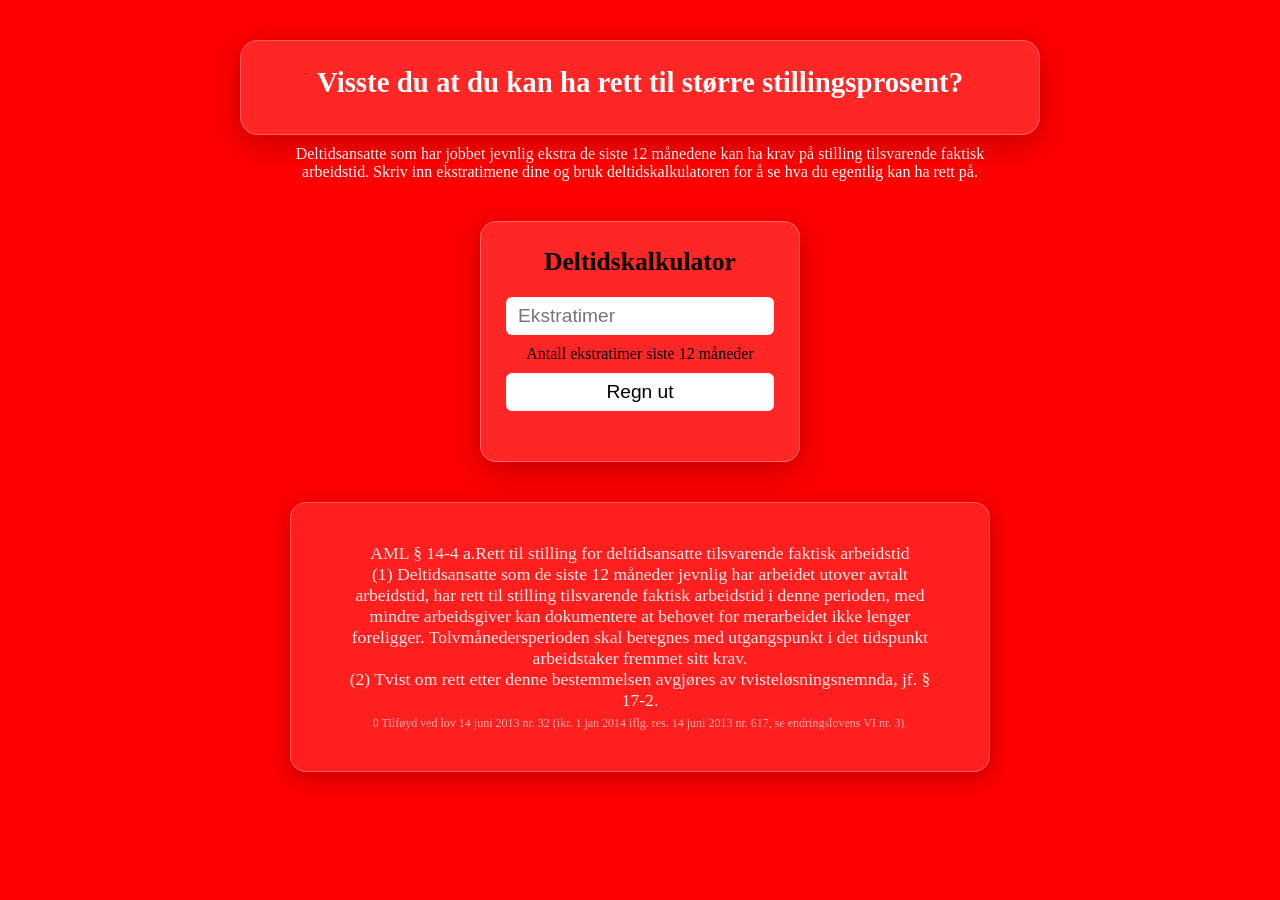
==== index.html @ 0b9fd173 "initial commit - full site" ====
<!DOCTYPE html>
<html lang="no">
<head>
    <link rel="stylesheet" href="style.css">
    <meta charset="UTF-8">
    <meta name="viewport" content="width=device-width, initial-scale=1.0">
    <title>Deltidskalkulaturen</title>
</head>
<body>
<div id="topbanner">
    <h1>Visste du at du kan ha rett til større stillingsprosent?</h1>
</div>

<p id="introtext">
    Deltidsansatte som har jobbet jevnlig ekstra de siste 12 månedene kan ha krav på stilling tilsvarende faktisk arbeidstid.
    Skriv inn ekstratimene dine og bruk deltidskalkulatoren for å se hva du egentlig kan ha rett på.
</p>
</div>


    <div id="calculator">
    <h2>Deltidskalkulator</h2>

    <input type="number" id="hoursInput" placeholder="Ekstratimer"> Antall ekstratimer siste 12 måneder<br>
    <button onclick="calculatePercentage()">Regn ut</button>
    <p id="result"></p>
</div>

<div id="lovboks">
<p id="lovtekst">
    <span class="lov-main"></span>
AML § 14-4 a.Rett til stilling for deltidsansatte tilsvarende faktisk arbeidstid<br>
(1) Deltidsansatte som de siste 12 måneder jevnlig har arbeidet utover avtalt arbeidstid, har rett til stilling tilsvarende faktisk arbeidstid i denne perioden, med mindre arbeidsgiver kan dokumentere at behovet for merarbeidet ikke lenger foreligger. Tolvmånedersperioden skal beregnes med utgangspunkt i det tidspunkt arbeidstaker fremmet sitt krav.<br>
(2) Tvist om rett etter denne bestemmelsen avgjøres av tvisteløsningsnemnda, jf. § 17-2.<br>
    </span>

    <span class="lov-footnote">
        0	Tilføyd ved lov 14 juni 2013 nr. 32 (ikr. 1 jan 2014 iflg. res. 14 juni 2013 nr. 617, se endringslovens VI nr. 3).
        </span>
    </p>
</div>
    
    <script src="script.js"></script>

</body>
</html>
---- style.css ----
* {
    margin: 0;
    padding: 0;
    box-sizing: border-box;
}

/* BODY */
body {
    background-color: red; /* eller gradienten din */
    margin: 20px;
}

/* TOPPBANNER */
#topbanner {
    background: rgba(255, 255, 255, 0.15);
    backdrop-filter: blur(12px);
    -webkit-backdrop-filter: blur(12px);
    border-radius: 18px;
    border: 1px solid rgba(255, 255, 255, 0.25);
    padding: 25px 30px;
    width: 90%;
    max-width: 800px;
    margin: 40px auto 20px auto;
    text-align: center;
    color: white;
    box-shadow: 0 8px 32px rgba(0, 0, 0, 0.25);
    animation: fadeIn 0.8s ease forwards;
    opacity: 0;
}

#topbanner h1 {
    font-size: clamp(1.2rem, 4vw, 1.8rem);
    margin-bottom: 10px;
    font-weight: 700;
}

.resultBox {
    background: rgba(255, 255, 255, 0.15);
    backdrop-filter: blur(10px);
    -webkit-backdrop-filter: blur(10px);
    border-radius: 14px;
    border: 1px solid rgba(255, 255, 255, 0.25);
    padding: 15px 20px;
    margin: 10px auto;
    width: 90%;
    max-width: 350px;
    text-align: center;
    box-shadow: 0 6px 24px rgba(0, 0, 0, 0.25);
}

/* Desktop: plasser intro-teksten visuelt inni glassboksen */
#topbanner + #introtext {
    max-width: 800px;      /* samme bredde som glassboksen */
    margin: -10px auto 20px auto; /* trekker den opp i boksen */
    padding: 0 30px;       /* matcher toppbanner-padding */
    text-align: center;
    color: white;
}

@keyframes fadeIn {
    from { opacity: 0; transform: translateY(-10px); }
    to   { opacity: 1; transform: translateY(0); }
}

/* KALKULATOR */
#calculator {
    background: rgba(255, 255, 255, 0.15);
    backdrop-filter: blur(12px);
    -webkit-backdrop-filter: blur(12px);
    border-radius: 16px;
    border: 1px solid rgba(255, 255, 255, 0.3);
    padding: 25px;
    width: 320px;
    margin: 40px auto;
    text-align: center;
    box-shadow: 0 8px 32px rgba(0, 0, 0, 0.25);
}

#calculator h2 {
    font-size: clamp(1.2rem, 4vw, 1.6rem);
    margin-bottom: 10px;
}

input, button {
    font-size: clamp(1rem, 3.5vw, 1.2rem);
    padding: 8px 12px;
    margin: 10px 0;
    width: 100%;
    border-radius: 6px;
    border: none;
}

button {
    background-color: #ffffff;
    cursor: pointer;
    transition: background-color 0.3s ease;
}

button:hover {
    background-color: #e0e0e0;
}

#result {
    margin-top: 15px;
    font-weight: bold;
}

/* STOR PROSENT */
.bigPercent {
    font-size: clamp(1.5rem, 6vw, 2.2rem);
    font-weight: bold;
    display: inline-block;
    margin-top: 10px;
}

/* LOVBOKS */
#lovboks {
    background: rgba(255, 255, 255, 0.12);
    backdrop-filter: blur(10px);
    -webkit-backdrop-filter: blur(10px);
    border-radius: 16px;
    border: 1px solid rgba(255, 255, 255, 0.25);
    padding: 20px;
    width: 90%;
    max-width: 700px;
    margin: 30px auto;
    box-shadow: 0 6px 24px rgba(0, 0, 0, 0.25);
    text-align: center;
}

/* LOVTEKST */
#lovtekst {
    color: white;
    font-size: clamp(0.85rem, 3vw, 1.1rem);
    width: 90%;
    max-width: 600px;
    margin: 20px auto;
    line-height: clamp(1.3, 4vw, 1.6);
    text-align: center;
    opacity: 0.9;
}

.lov-main {
    font-weight: bold;
}

.lov-footnote {
    font-size: clamp(0.6rem, 2.5vw, 0.75rem);
    opacity: 0.7;
    display: block;
    margin-top: 5px;
}

/* MOBILRESPONSIVITET + REKKEFØLGE */
@media (max-width: 600px) {

    body {
        margin: 0;
        padding: 0 10px;
        display: flex;
        flex-direction: column;
        gap: 10px;
    }

    #topbanner {
        order: 1;
        margin-top: 5px;
        margin-bottom: 5px;
        padding: 20px 20px;
    }

    #calculator {
        order: 2;
        width: 100%;
        padding: 16px;
        margin-top: 0;
        margin-bottom: 4px;
    }

    #introtext {
        order: 3;
        display: block;
        margin: 0 auto;
        padding: 0 10px;
        max-width: 600px;
        text-align: center;
        color: white;
        margin-top: 0;
    }

    #lovboks {
        order: 4;
        padding: 18px;
        margin-top: 10px;
    }
}
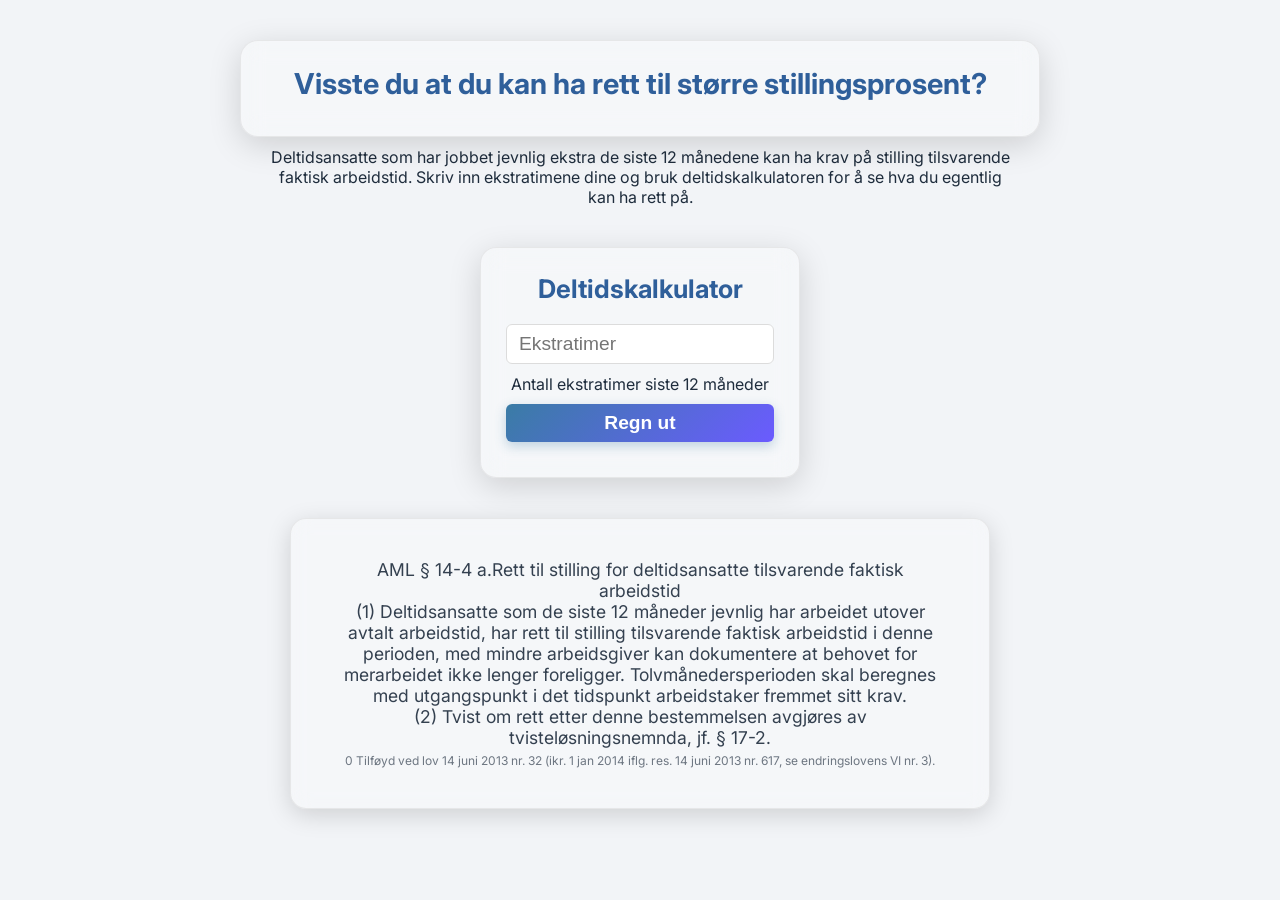
==== commit 20b1e9f0: "nye farger og ny tekst" ====
--- a/index.html
+++ b/index.html
@@ -1,46 +1,82 @@
-<!DOCTYPE html>
-<html lang="no">
-<head>
-    <link rel="stylesheet" href="style.css">
-    <meta charset="UTF-8">
-    <meta name="viewport" content="width=device-width, initial-scale=1.0">
-    <title>Deltidskalkulaturen</title>
-</head>
-<body>
-<div id="topbanner">
-    <h1>Visste du at du kan ha rett til større stillingsprosent?</h1>
-</div>
-
-<p id="introtext">
-    Deltidsansatte som har jobbet jevnlig ekstra de siste 12 månedene kan ha krav på stilling tilsvarende faktisk arbeidstid.
-    Skriv inn ekstratimene dine og bruk deltidskalkulatoren for å se hva du egentlig kan ha rett på.
-</p>
-</div>
-
-
-    <div id="calculator">
-    <h2>Deltidskalkulator</h2>
-
-    <input type="number" id="hoursInput" placeholder="Ekstratimer"> Antall ekstratimer siste 12 måneder<br>
-    <button onclick="calculatePercentage()">Regn ut</button>
-    <p id="result"></p>
-</div>
-
-<div id="lovboks">
-<p id="lovtekst">
-    <span class="lov-main"></span>
-AML § 14-4 a.Rett til stilling for deltidsansatte tilsvarende faktisk arbeidstid<br>
-(1) Deltidsansatte som de siste 12 måneder jevnlig har arbeidet utover avtalt arbeidstid, har rett til stilling tilsvarende faktisk arbeidstid i denne perioden, med mindre arbeidsgiver kan dokumentere at behovet for merarbeidet ikke lenger foreligger. Tolvmånedersperioden skal beregnes med utgangspunkt i det tidspunkt arbeidstaker fremmet sitt krav.<br>
-(2) Tvist om rett etter denne bestemmelsen avgjøres av tvisteløsningsnemnda, jf. § 17-2.<br>
-    </span>
-
-    <span class="lov-footnote">
-        0	Tilføyd ved lov 14 juni 2013 nr. 32 (ikr. 1 jan 2014 iflg. res. 14 juni 2013 nr. 617, se endringslovens VI nr. 3).
-        </span>
-    </p>
-</div>
-    
-    <script src="script.js"></script>
-
-</body>
+<!DOCTYPE html>
+<html lang="no">
+<head>
+    <link href="https://fonts.googleapis.com/css2?family=Inter:wght@300;400;600;700&display=swap" rel="stylesheet">
+
+    <link rel="stylesheet" href="style.css">
+    <meta charset="UTF-8">
+    <meta name="viewport" content="width=device-width, initial-scale=1.0">
+    <title>Deltidskalkulaturen</title>
+    <!-- Adsense annonsescript limt inn under -->
+    <script async src="https://pagead2.googlesyndication.com/pagead/js/adsbygoogle.js?client=ca-pub-2647930464126095"
+     crossorigin="anonymous"></script>
+</head>
+<body>
+
+    <!--  Start på bannerannonse høyre - venstre --> 
+    <div class="ad-left">
+    <!-- Venstre annonse -->
+    <ins class="adsbygoogle"
+         style="display:block"
+         data-ad-client="ca-pub-2647930464126095"
+         data-ad-slot="XXXXXXX"
+         data-ad-format="auto"
+         data-full-width-responsive="true"></ins>
+    <script>
+         (adsbygoogle = window.adsbygoogle || []).push({});
+    </script>
+</div>
+
+<div class="ad-right">
+    <!-- Høyre annonse -->
+    <ins class="adsbygoogle"
+         style="display:block"
+         data-ad-client="ca-pub-2647930464126095"
+         data-ad-slot="YYYYYYY"
+         data-ad-format="auto"
+         data-full-width-responsive="true"></ins>
+    <script>
+         (adsbygoogle = window.adsbygoogle || []).push({});
+    </script>
+</div>
+    <!--  Slutt på bannerannonse høyre - venstre --> 
+
+
+
+<div id="topbanner">
+    <h1>Visste du at du kan ha rett til større stillingsprosent?</h1>
+</div>
+
+<p id="introtext">
+    Deltidsansatte som har jobbet jevnlig ekstra de siste 12 månedene kan ha krav på stilling tilsvarende faktisk arbeidstid.
+    Skriv inn ekstratimene dine og bruk deltidskalkulatoren for å se hva du egentlig kan ha rett på.
+</p>
+</div>
+
+
+    <div id="calculator">
+    <h2>Deltidskalkulator</h2>
+
+    <input type="number" id="hoursInput" placeholder="Ekstratimer"> Antall ekstratimer siste 12 måneder<br>
+    <button onclick="calculatePercentage()">Regn ut</button>
+    <p id="result"></p>
+</div>
+
+<div id="lovboks">
+<p id="lovtekst">
+    <span class="lov-main"></span>
+AML § 14-4 a.Rett til stilling for deltidsansatte tilsvarende faktisk arbeidstid<br>
+(1) Deltidsansatte som de siste 12 måneder jevnlig har arbeidet utover avtalt arbeidstid, har rett til stilling tilsvarende faktisk arbeidstid i denne perioden, med mindre arbeidsgiver kan dokumentere at behovet for merarbeidet ikke lenger foreligger. Tolvmånedersperioden skal beregnes med utgangspunkt i det tidspunkt arbeidstaker fremmet sitt krav.<br>
+(2) Tvist om rett etter denne bestemmelsen avgjøres av tvisteløsningsnemnda, jf. § 17-2.<br>
+    </span>
+
+    <span class="lov-footnote">
+        0	Tilføyd ved lov 14 juni 2013 nr. 32 (ikr. 1 jan 2014 iflg. res. 14 juni 2013 nr. 617, se endringslovens VI nr. 3).
+        </span>
+    </p>
+</div>
+    
+    <script src="script.js"></script>
+
+</body>
 </html>
--- a/style.css
+++ b/style.css
@@ -1,196 +1,233 @@
-* {
-    margin: 0;
-    padding: 0;
-    box-sizing: border-box;
-}
-
-/* BODY */
-body {
-    background-color: red; /* eller gradienten din */
-    margin: 20px;
-}
-
-/* TOPPBANNER */
-#topbanner {
-    background: rgba(255, 255, 255, 0.15);
-    backdrop-filter: blur(12px);
-    -webkit-backdrop-filter: blur(12px);
-    border-radius: 18px;
-    border: 1px solid rgba(255, 255, 255, 0.25);
-    padding: 25px 30px;
-    width: 90%;
-    max-width: 800px;
-    margin: 40px auto 20px auto;
-    text-align: center;
-    color: white;
-    box-shadow: 0 8px 32px rgba(0, 0, 0, 0.25);
-    animation: fadeIn 0.8s ease forwards;
-    opacity: 0;
-}
-
-#topbanner h1 {
-    font-size: clamp(1.2rem, 4vw, 1.8rem);
-    margin-bottom: 10px;
-    font-weight: 700;
-}
-
-.resultBox {
-    background: rgba(255, 255, 255, 0.15);
-    backdrop-filter: blur(10px);
-    -webkit-backdrop-filter: blur(10px);
-    border-radius: 14px;
-    border: 1px solid rgba(255, 255, 255, 0.25);
-    padding: 15px 20px;
-    margin: 10px auto;
-    width: 90%;
-    max-width: 350px;
-    text-align: center;
-    box-shadow: 0 6px 24px rgba(0, 0, 0, 0.25);
-}
-
-/* Desktop: plasser intro-teksten visuelt inni glassboksen */
-#topbanner + #introtext {
-    max-width: 800px;      /* samme bredde som glassboksen */
-    margin: -10px auto 20px auto; /* trekker den opp i boksen */
-    padding: 0 30px;       /* matcher toppbanner-padding */
-    text-align: center;
-    color: white;
-}
-
-@keyframes fadeIn {
-    from { opacity: 0; transform: translateY(-10px); }
-    to   { opacity: 1; transform: translateY(0); }
-}
-
-/* KALKULATOR */
-#calculator {
-    background: rgba(255, 255, 255, 0.15);
-    backdrop-filter: blur(12px);
-    -webkit-backdrop-filter: blur(12px);
-    border-radius: 16px;
-    border: 1px solid rgba(255, 255, 255, 0.3);
-    padding: 25px;
-    width: 320px;
-    margin: 40px auto;
-    text-align: center;
-    box-shadow: 0 8px 32px rgba(0, 0, 0, 0.25);
-}
-
-#calculator h2 {
-    font-size: clamp(1.2rem, 4vw, 1.6rem);
-    margin-bottom: 10px;
-}
-
-input, button {
-    font-size: clamp(1rem, 3.5vw, 1.2rem);
-    padding: 8px 12px;
-    margin: 10px 0;
-    width: 100%;
-    border-radius: 6px;
-    border: none;
-}
-
-button {
-    background-color: #ffffff;
-    cursor: pointer;
-    transition: background-color 0.3s ease;
-}
-
-button:hover {
-    background-color: #e0e0e0;
-}
-
-#result {
-    margin-top: 15px;
-    font-weight: bold;
-}
-
-/* STOR PROSENT */
-.bigPercent {
-    font-size: clamp(1.5rem, 6vw, 2.2rem);
-    font-weight: bold;
-    display: inline-block;
-    margin-top: 10px;
-}
-
-/* LOVBOKS */
-#lovboks {
-    background: rgba(255, 255, 255, 0.12);
-    backdrop-filter: blur(10px);
-    -webkit-backdrop-filter: blur(10px);
-    border-radius: 16px;
-    border: 1px solid rgba(255, 255, 255, 0.25);
-    padding: 20px;
-    width: 90%;
-    max-width: 700px;
-    margin: 30px auto;
-    box-shadow: 0 6px 24px rgba(0, 0, 0, 0.25);
-    text-align: center;
-}
-
-/* LOVTEKST */
-#lovtekst {
-    color: white;
-    font-size: clamp(0.85rem, 3vw, 1.1rem);
-    width: 90%;
-    max-width: 600px;
-    margin: 20px auto;
-    line-height: clamp(1.3, 4vw, 1.6);
-    text-align: center;
-    opacity: 0.9;
-}
-
-.lov-main {
-    font-weight: bold;
-}
-
-.lov-footnote {
-    font-size: clamp(0.6rem, 2.5vw, 0.75rem);
-    opacity: 0.7;
-    display: block;
-    margin-top: 5px;
-}
-
-/* MOBILRESPONSIVITET + REKKEFØLGE */
-@media (max-width: 600px) {
-
-    body {
-        margin: 0;
-        padding: 0 10px;
-        display: flex;
-        flex-direction: column;
-        gap: 10px;
-    }
-
-    #topbanner {
-        order: 1;
-        margin-top: 5px;
-        margin-bottom: 5px;
-        padding: 20px 20px;
-    }
-
-    #calculator {
-        order: 2;
-        width: 100%;
-        padding: 16px;
-        margin-top: 0;
-        margin-bottom: 4px;
-    }
-
-    #introtext {
-        order: 3;
-        display: block;
-        margin: 0 auto;
-        padding: 0 10px;
-        max-width: 600px;
-        text-align: center;
-        color: white;
-        margin-top: 0;
-    }
-
-    #lovboks {
-        order: 4;
-        padding: 18px;
-        margin-top: 10px;
-    }
-}+* {
+    margin: 0;
+    padding: 0;
+    box-sizing: border-box;
+}
+
+/* BODY */
+body {
+    background-color: #f2f4f7;
+    margin: 20px;
+    font-family: 'Inter', sans-serif;
+}
+
+/* TOPPBANNER */
+#topbanner {
+    background: rgba(255, 255, 255, 0.25); /* Lys glass-effekt */
+    backdrop-filter: blur(12px);
+    -webkit-backdrop-filter: blur(12px);
+    border-radius: 18px;
+    border: 1px solid rgba(200, 200, 200, 0.35);
+    padding: 25px 30px;
+    width: 90%;
+    max-width: 800px;
+    margin: 40px auto 20px auto;
+    text-align: center;
+    color: #1f2d3d; /* Mørk tekst */
+    box-shadow: 0 8px 32px rgba(0, 0, 0, 0.15);
+    animation: fadeIn 0.8s ease forwards;
+    opacity: 0;
+}
+
+#topbanner h1 {
+    font-size: clamp(1.2rem, 4vw, 1.8rem);
+    margin-bottom: 10px;
+    font-weight: 700;
+    color: #2f5f9a; /* Blå aksent */
+}
+
+/* RESULTBOX */
+.resultBox {
+    background: rgba(255, 255, 255, 0.25);
+    backdrop-filter: blur(10px);
+    -webkit-backdrop-filter: blur(10px);
+    border-radius: 14px;
+    border: 1px solid rgba(200, 200, 200, 0.35);
+    padding: 15px 20px;
+    margin: 10px auto;
+    width: 90%;
+    max-width: 380px;
+    text-align: center;
+    color: #1f2d3d;
+    box-shadow: 0 6px 24px rgba(0, 0, 0, 0.15);
+}
+
+/* INTROTEXT */
+#topbanner + #introtext {
+    max-width: 800px;
+    margin: -10px auto 20px auto;
+    padding: 0 30px;
+    text-align: center;
+    color: #1f2d3d;
+}
+
+@keyframes fadeIn {
+    from { opacity: 0; transform: translateY(-10px); }
+    to   { opacity: 1; transform: translateY(0); }
+}
+
+/* KALKULATOR */
+#calculator {
+    background: rgba(255, 255, 255, 0.25);
+    backdrop-filter: blur(12px);
+    -webkit-backdrop-filter: blur(12px);
+    border-radius: 16px;
+    border: 1px solid rgba(200, 200, 200, 0.35);
+    padding: 25px;
+    width: 320px;
+    margin: 40px auto;
+    text-align: center;
+    color: #1f2d3d;
+    box-shadow: 0 8px 32px rgba(0, 0, 0, 0.15);
+}
+
+#calculator h2 {
+    font-size: clamp(1.2rem, 4vw, 1.6rem);
+    margin-bottom: 10px;
+    color: #2f5f9a;
+}
+
+/* INPUT + BUTTON */
+input, button {
+    font-size: clamp(1rem, 3.5vw, 1.2rem);
+    padding: 8px 12px;
+    margin: 10px 0;
+    width: 100%;
+    border-radius: 6px;
+    border: none;
+}
+
+/* INPUT */
+input {
+    background-color: #ffffff;
+    color: #1f2d3d;
+    border: 1px solid #dcdcdc;
+}
+
+/* KNAPPER */
+button {
+    background: linear-gradient(135deg, #3a7ca5, #6b5bff); /* Blå-blank gradient */
+    color: white;
+    cursor: pointer;
+    transition: 0.3s ease;
+    font-weight: 600;
+    box-shadow: 0 4px 12px rgba(58, 124, 165, 0.3);
+}
+
+button:hover {
+    background: linear-gradient(135deg, #6b5bff, #3a7ca5);
+    box-shadow: 0 0 12px rgba(107, 91, 255, 0.6);
+}
+
+/* RESULT */
+#result {
+    letter-spacing: -0.3px;
+    word-spacing: -1px;
+}
+
+/* STOR PROSENT */
+.bigPercent {
+    font-size: clamp(1.5rem, 6vw, 2.2rem);
+    font-weight: bold;
+    display: inline-block;
+    margin-top: 10px;
+    color: #2f5f9a;
+}
+
+/* LOVBOKS */
+#lovboks {
+    background: rgba(255, 255, 255, 0.25);
+    backdrop-filter: blur(10px);
+    -webkit-backdrop-filter: blur(10px);
+    border-radius: 16px;
+    border: 1px solid rgba(200, 200, 200, 0.35);
+    padding: 20px;
+    width: 90%;
+    max-width: 700px;
+    margin: 30px auto;
+    color: #1f2d3d;
+    box-shadow: 0 6px 24px rgba(0, 0, 0, 0.15);
+    text-align: center;
+}
+
+/* LOVTEKST */
+#lovtekst {
+    color: #1f2d3d;
+    font-size: clamp(0.85rem, 3vw, 1.1rem);
+    width: 90%;
+    max-width: 600px;
+    margin: 20px auto;
+    line-height: clamp(1.3, 4vw, 1.6);
+    text-align: center;
+    opacity: 0.9;
+}
+
+.lov-main {
+    font-weight: bold;
+}
+
+.lov-footnote {
+    font-size: clamp(0.6rem, 2.5vw, 0.75rem);
+    opacity: 0.7;
+    display: block;
+    margin-top: 5px;
+}
+
+/* MOBILRESPONSIVITET */
+@media (max-width: 600px) {
+    body {
+        margin: 0;
+        padding: 0 10px;
+        display: flex;
+        flex-direction: column;
+        gap: 10px;
+    }
+
+    #topbanner {
+        order: 1;
+        margin-top: 5px;
+        margin-bottom: 5px;
+        padding: 20px 20px;
+    }
+
+    #calculator {
+        order: 2;
+        width: 100%;
+        padding: 16px;
+        margin-top: 0;
+        margin-bottom: 4px;
+    }
+
+    #introtext {
+        order: 3;
+        display: block;
+        margin: 0 auto;
+        padding: 0 10px;
+        max-width: 600px;
+        text-align: center;
+        color: #1f2d3d;
+        margin-top: 0;
+    }
+
+    #lovboks {
+        order: 4;
+        padding: 18px;
+        margin-top: 10px;
+    }
+}
+
+/* ANNONSEPLASSERING */
+.ad-left, .ad-right {
+    width: 160px;
+    position: fixed;
+    top: 120px;
+}
+
+.ad-left { left: 20px; }
+.ad-right { right: 20px; }
+
+@media (max-width: 900px) {
+    .ad-left, .ad-right {
+        display: none;
+    }
+}
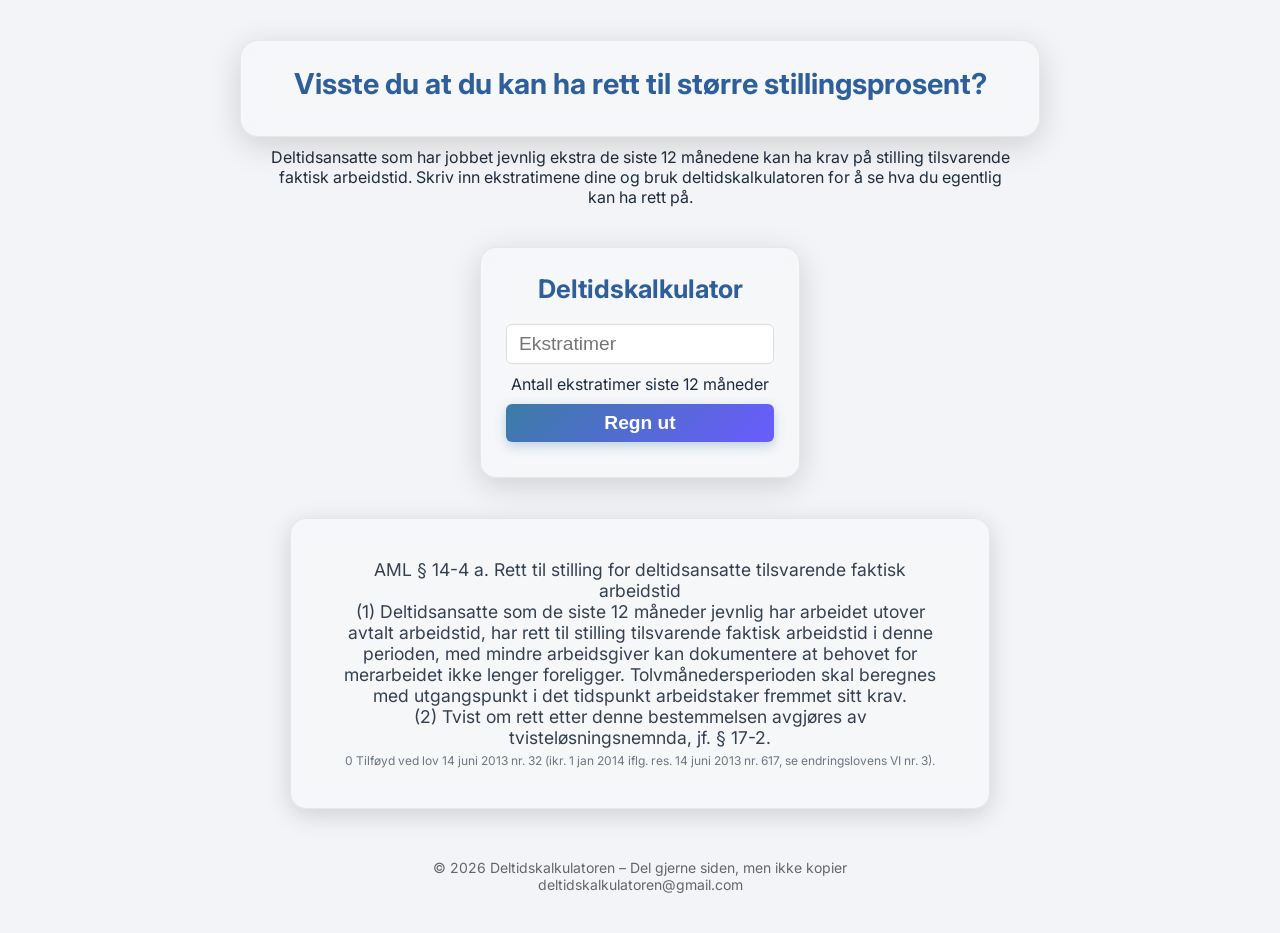
==== commit cf2a9b24: "bunntekst" ====
--- a/index.html
+++ b/index.html
@@ -6,7 +6,7 @@
     <link rel="stylesheet" href="style.css">
     <meta charset="UTF-8">
     <meta name="viewport" content="width=device-width, initial-scale=1.0">
-    <title>Deltidskalkulaturen</title>
+    <title>Deltidskalkulatoren</title>
     <!-- Adsense annonsescript limt inn under -->
     <script async src="https://pagead2.googlesyndication.com/pagead/js/adsbygoogle.js?client=ca-pub-2647930464126095"
      crossorigin="anonymous"></script>
@@ -65,7 +65,7 @@
 <div id="lovboks">
 <p id="lovtekst">
     <span class="lov-main"></span>
-AML § 14-4 a.Rett til stilling for deltidsansatte tilsvarende faktisk arbeidstid<br>
+AML § 14-4 a. Rett til stilling for deltidsansatte tilsvarende faktisk arbeidstid<br>
 (1) Deltidsansatte som de siste 12 måneder jevnlig har arbeidet utover avtalt arbeidstid, har rett til stilling tilsvarende faktisk arbeidstid i denne perioden, med mindre arbeidsgiver kan dokumentere at behovet for merarbeidet ikke lenger foreligger. Tolvmånedersperioden skal beregnes med utgangspunkt i det tidspunkt arbeidstaker fremmet sitt krav.<br>
 (2) Tvist om rett etter denne bestemmelsen avgjøres av tvisteløsningsnemnda, jf. § 17-2.<br>
     </span>
@@ -78,5 +78,10 @@
     
     <script src="script.js"></script>
 
+<footer style="text-align:center; padding: 20px; color:#666; font-size:14px;">
+  © 2026 Deltidskalkulatoren – Del gjerne siden, men ikke kopier
+  <br>deltidskalkulatoren@gmail.com
+</footer>
+
 </body>
 </html>
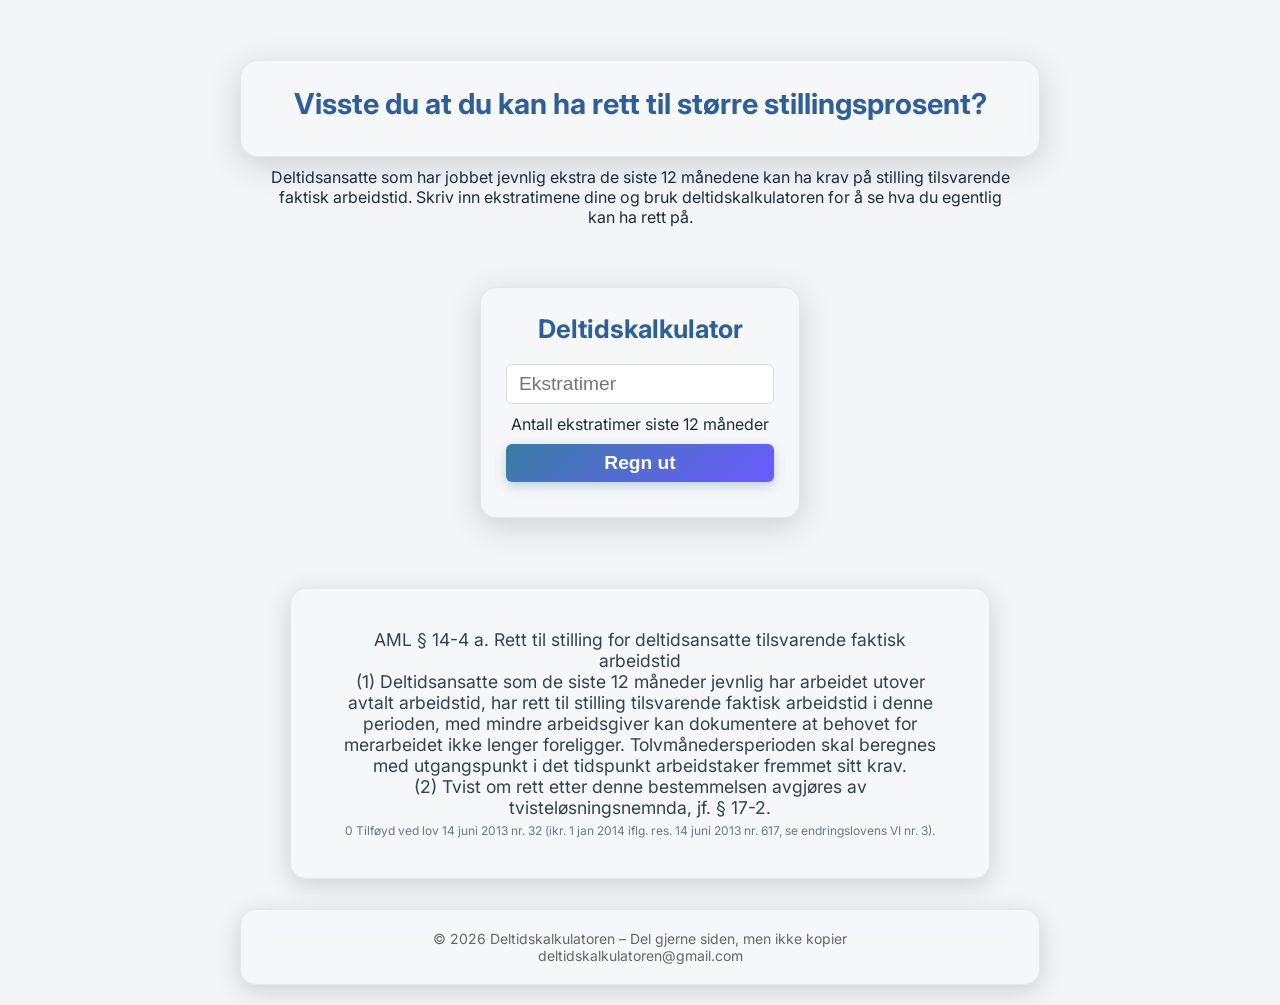
==== commit f4c5d985: "Appsnarvei og favicon" ====
--- a/index.html
+++ b/index.html
@@ -10,6 +10,12 @@
     <!-- Adsense annonsescript limt inn under -->
     <script async src="https://pagead2.googlesyndication.com/pagead/js/adsbygoogle.js?client=ca-pub-2647930464126095"
      crossorigin="anonymous"></script>
+            
+     <!--Appvisning på mobil-->
+             <link rel="manifest" href="manifest.json"> 
+        <!--NETTLESER-IKON-->
+        <link rel="icon" type="image/png" sizes="32x32" href="stort.png">
+
 </head>
 <body>
 
--- a/style.css
+++ b/style.css
@@ -231,3 +231,41 @@
         display: none;
     }
 }
+
+
+body {
+  display: flex;
+  flex-direction: column;
+  min-height: 100vh;
+}
+
+/* FOOTER – GLASSMORPHISM */
+footer {
+    margin-top: auto;
+    text-align: center;
+    padding: 20px;
+    color: #666;
+    font-size: 14px;
+
+    /* Glassmorphism */
+    background: rgba(255, 255, 255, 0.25);
+    backdrop-filter: blur(12px);
+    -webkit-backdrop-filter: blur(12px);
+    border-radius: 16px;
+    border: 1px solid rgba(200, 200, 200, 0.35);
+    box-shadow: 0 6px 24px rgba(0, 0, 0, 0.15);
+
+    width: 90%;
+    max-width: 800px;
+    margin-left: auto;
+    margin-right: auto;
+}
+
+/* Mobil: sørg for at footeren alltid er nederst */
+@media (max-width: 600px) {
+    footer {
+        order: 5;      /* legger footeren nederst i flex-rekkefølgen */
+        width: 100%;
+        border-radius: 12px;
+    }
+}
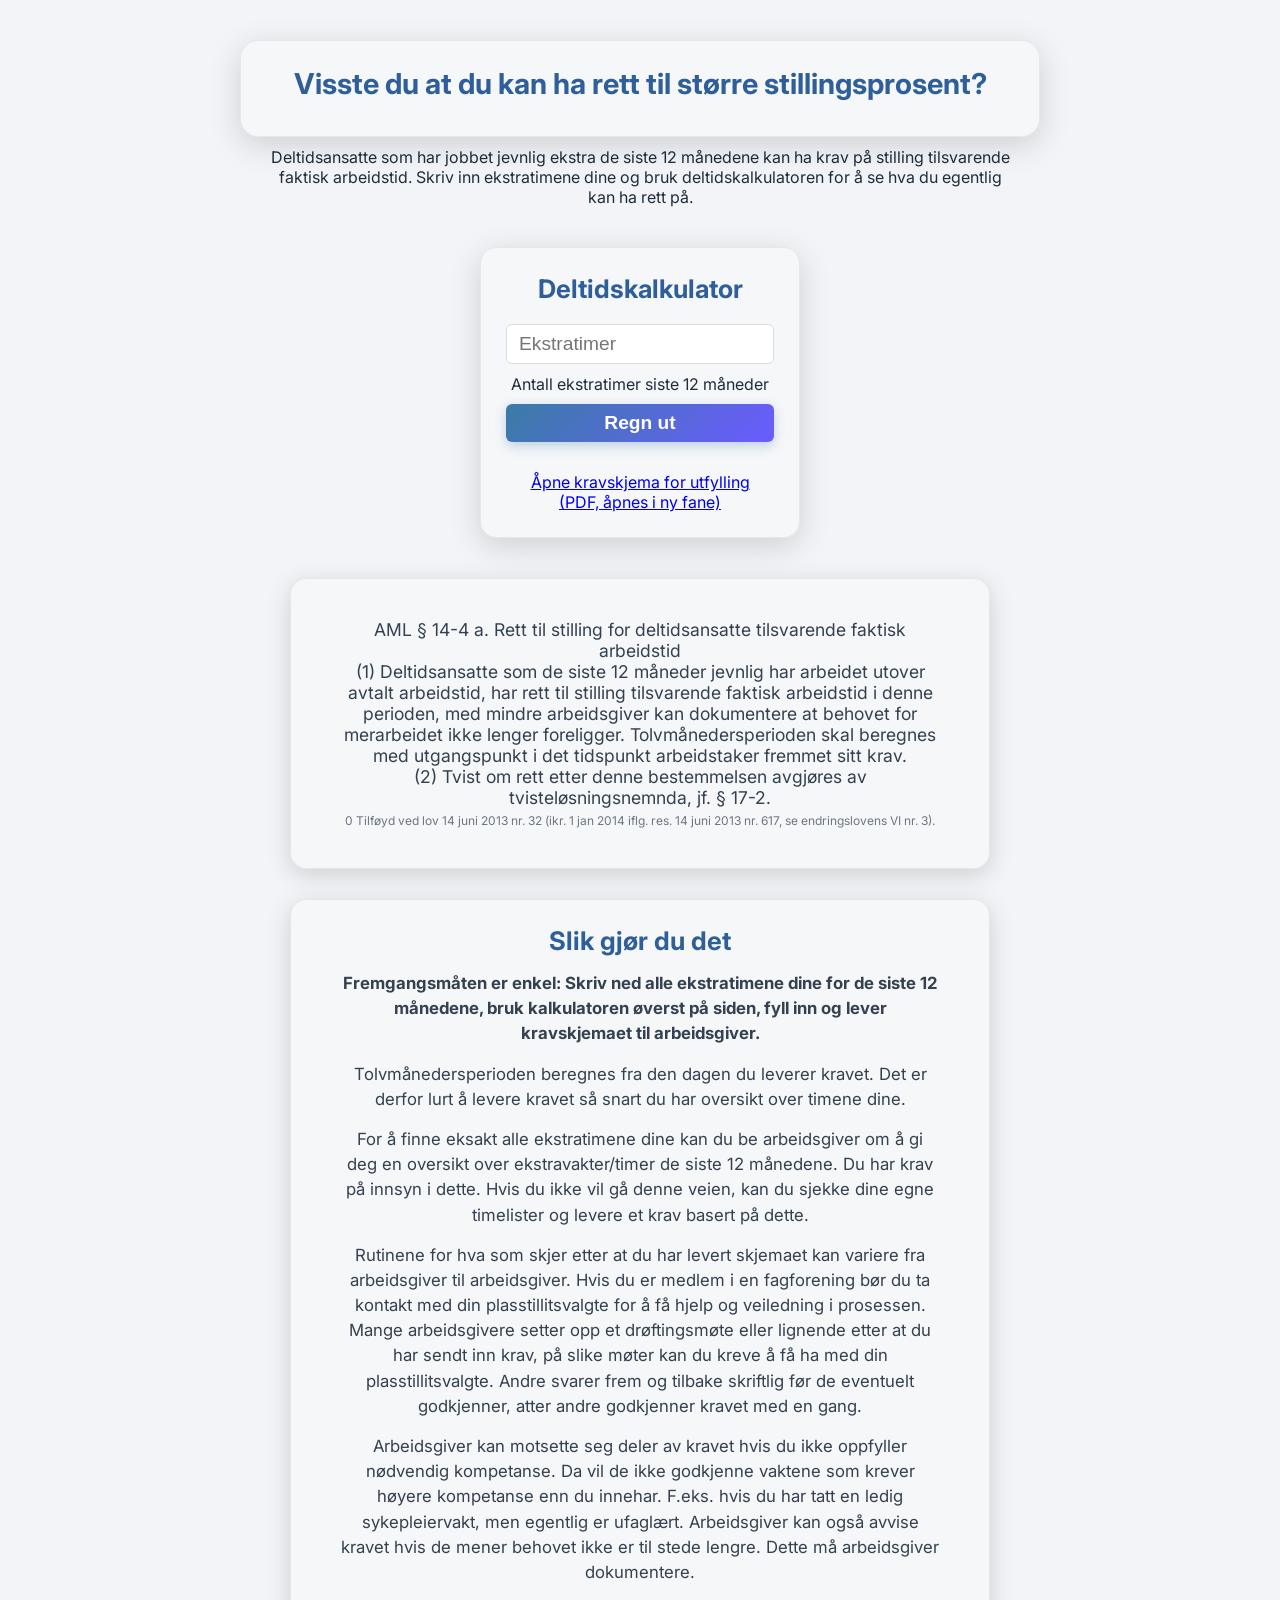
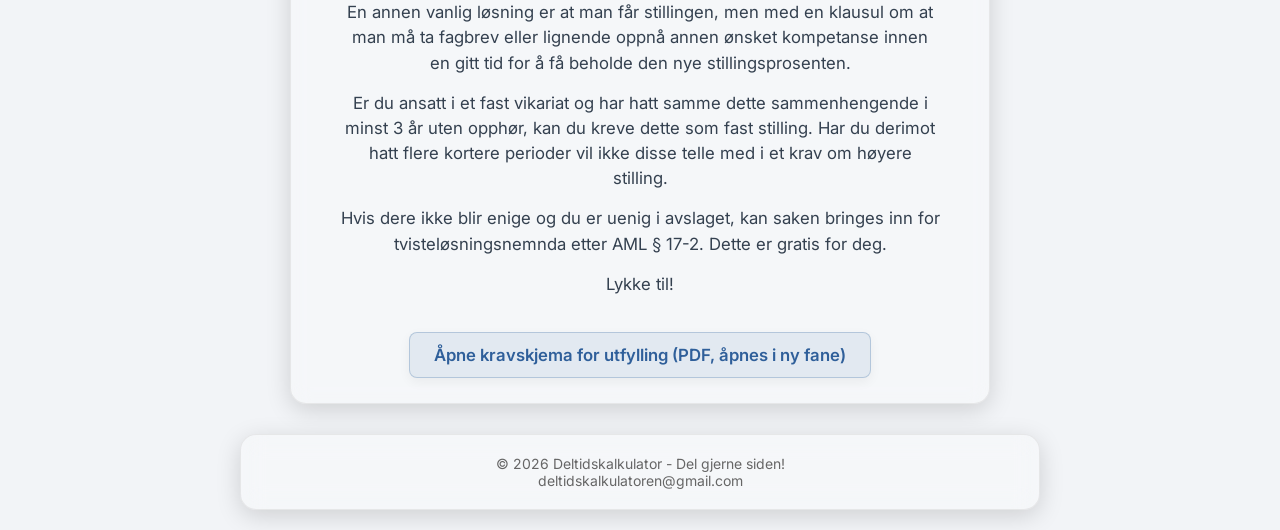
==== commit 5804b9d1: "Ryddet mapper, lagt til pdf og forklaring" ====
--- a/index.html
+++ b/index.html
@@ -6,7 +6,7 @@
     <link rel="stylesheet" href="style.css">
     <meta charset="UTF-8">
     <meta name="viewport" content="width=device-width, initial-scale=1.0">
-    <title>Deltidskalkulatoren</title>
+    <title>Deltidskalkulator</title>
     <!-- Adsense annonsescript limt inn under -->
     <script async src="https://pagead2.googlesyndication.com/pagead/js/adsbygoogle.js?client=ca-pub-2647930464126095"
      crossorigin="anonymous"></script>
@@ -14,7 +14,7 @@
      <!--Appvisning på mobil-->
              <link rel="manifest" href="manifest.json"> 
         <!--NETTLESER-IKON-->
-        <link rel="icon" type="image/png" sizes="32x32" href="stort.png">
+        <link rel="icon" type="image/png" sizes="32x32" href="images/stort.png">
 
 </head>
 <body>
@@ -65,7 +65,11 @@
 
     <input type="number" id="hoursInput" placeholder="Ekstratimer"> Antall ekstratimer siste 12 måneder<br>
     <button onclick="calculatePercentage()">Regn ut</button>
-    <p id="result"></p>
+    <p id="result"></p><br>
+    <a href="pdf/kravbrev.pdf" target="_blank">
+    Åpne kravskjema for utfylling <br>(PDF, åpnes i ny fane)
+</a>
+    
 </div>
 
 <div id="lovboks">
@@ -81,11 +85,75 @@
         </span>
     </p>
 </div>
+
+
+    <div id="slikboks"><center>
+    <h2>Slik gjør du det</h2>
+    
+    <p class="sliktekst">
+        <b>Fremgangsmåten er enkel: Skriv ned alle ekstratimene dine for de siste 12 månedene,
+        bruk kalkulatoren øverst på siden, fyll inn og lever kravskjemaet til arbeidsgiver.</b>
+    </p>
+
+    <p class="sliktekst">
+        Tolvmånedersperioden beregnes fra den dagen du leverer kravet. 
+        Det er derfor lurt å levere kravet så snart du har oversikt over timene dine.
+    </p>
+
+    <p class="sliktekst">
+        For å finne eksakt alle ekstratimene dine kan du be arbeidsgiver om å gi deg en oversikt over 
+        ekstravakter/timer de siste 12 månedene. Du har krav på innsyn i dette. 
+        Hvis du ikke vil gå denne veien, kan du sjekke dine egne timelister og levere et krav basert på dette.
+    </p>
+
+    <p class="sliktekst">
+        Rutinene for hva som skjer etter at du har levert skjemaet kan variere fra arbeidsgiver til arbeidsgiver. 
+        Hvis du er medlem i en fagforening bør du ta kontakt med din plasstillitsvalgte 
+        for å få hjelp og veiledning i prosessen. <br>
+        Mange arbeidsgivere setter opp et drøftingsmøte eller lignende etter at du har sendt inn krav, 
+        på slike møter kan du kreve å få ha med din plasstillitsvalgte. 
+        Andre svarer frem og tilbake skriftlig før de eventuelt godkjenner, 
+        atter andre godkjenner kravet med en gang. 
+    </p>
+        
+    <p class="sliktekst">
+        Arbeidsgiver kan motsette seg deler av kravet hvis du ikke oppfyller nødvendig kompetanse.  
+        Da vil de ikke godkjenne vaktene som krever høyere kompetanse enn du innehar. 
+        F.eks. hvis du har tatt en ledig sykepleiervakt, men egentlig er ufaglært.
+        Arbeidsgiver kan også avvise kravet hvis de mener behovet ikke er til stede lengre. 
+        Dette må arbeidsgiver dokumentere.
+    </p>
+
+
+    <p class="sliktekst">
+        En annen vanlig løsning er at man får stillingen, 
+        men med en klausul om at man må ta fagbrev eller lignende oppnå annen ønsket kompetanse 
+        innen en gitt tid for å få beholde den nye stillingsprosenten.
+    </p>
+
+    <p class="sliktekst">
+        Er du ansatt i et fast vikariat og har hatt samme dette sammenhengende i minst 3 år uten opphør, 
+        kan du kreve dette som fast stilling. 
+        Har du derimot hatt flere kortere perioder vil ikke disse telle med i et krav om høyere stilling.
+    </p>
+    <p class="sliktekst">
+        Hvis dere ikke blir enige og du er uenig i avslaget, 
+        kan saken bringes inn for tvisteløsningsnemnda etter AML § 17-2. Dette er gratis for deg.
+    </p>
+        <p class="sliktekst">
+        Lykke til!
+    </p>
+
+    <a href="pdf/kravbrev.pdf" target="_blank" rel="noopener noreferrer" class="glass-knapp">
+    Åpne kravskjema for utfylling (PDF, åpnes i ny fane)
+</a></div>
+
+
     
     <script src="script.js"></script>
 
 <footer style="text-align:center; padding: 20px; color:#666; font-size:14px;">
-  © 2026 Deltidskalkulatoren – Del gjerne siden, men ikke kopier
+  © 2026 Deltidskalkulator - Del gjerne siden!
   <br>deltidskalkulatoren@gmail.com
 </footer>
 
--- a/style.css
+++ b/style.css
@@ -10,6 +10,7 @@
     margin: 20px;
     font-family: 'Inter', sans-serif;
 }
+
 
 /* TOPPBANNER */
 #topbanner {
@@ -172,6 +173,9 @@
     display: block;
     margin-top: 5px;
 }
+
+/* SLIK GÅR DU FREM - TEKST */
+
 
 /* MOBILRESPONSIVITET */
 @media (max-width: 600px) {
@@ -232,12 +236,90 @@
     }
 }
 
+/* Satt på pause
 
 body {
   display: flex;
   flex-direction: column;
   min-height: 100vh;
 }
+*/
+
+
+/* SLIK GJØR DU DET – BOKS */
+#slikboks {
+    order: 5;
+    background: rgba(255, 255, 255, 0.25);
+    backdrop-filter: blur(10px);
+    -webkit-backdrop-filter: blur(10px);
+    border-radius: 16px;
+    border: 1px solid rgba(200, 200, 200, 0.35);
+    padding: 25px 30px;
+    width: 90%;
+    max-width: 700px;
+    margin: 30px auto;
+    text-align: center;
+    color: #1f2d3d;
+    box-shadow: 0 6px 24px rgba(0, 0, 0, 0.15);
+}
+
+#slikboks h2 {
+    font-size: clamp(1.2rem, 4vw, 1.6rem);
+    margin-bottom: 15px; /* Økt litt for mer luft under tittelen */
+    color: #2f5f9a; /* samme blå som kalkulator-tittel */
+    font-weight: 700;
+}
+
+.sliktekst {
+    font-size: clamp(0.9rem, 3vw, 1.05rem);
+    line-height: 1.5;
+    opacity: 0.9;
+    max-width: 600px;
+    margin: 0 auto 15px; /* 15px margin i bunnen gir luft mellom avsnittene */
+}
+
+/* Fjerner bunnmargen på det siste avsnittet før lenken */
+.sliktekst:last-of-type {
+    margin-bottom: 20px; /* Gir litt ekstra avstand ned til lenken */
+}
+
+/* STILIG GLASS-KNAPP */
+.glass-knapp {
+    display: inline-block;
+    padding: 12px 24px;
+    margin-top: 15px;
+    font-size: clamp(0.9rem, 3vw, 1.05rem);
+    font-weight: 600;
+    color: #2f5f9a; /* Samme blåfarge som tittel */
+    text-decoration: none;
+    
+    /* Glassmorphism for knappen */
+    background: rgba(47, 95, 154, 0.1); /* Svak blåtonet glass */
+    backdrop-filter: blur(5px);
+    -webkit-backdrop-filter: blur(5px);
+    border: 1px solid rgba(47, 95, 154, 0.25);
+    border-radius: 8px;
+    box-shadow: 0 4px 12px rgba(0, 0, 0, 0.05);
+    
+    /* Myk overgang ved hovring */
+    transition: all 0.3s ease;
+    cursor: pointer;
+}
+
+/* Hover-effekt */
+.glass-knapp:hover {
+    background: rgba(47, 95, 154, 0.2); /* Blir litt mørkere/mer synlig */
+    border-color: rgba(47, 95, 154, 0.4);
+    color: #1f3d63; /* Mørkere blå tekst */
+    transform: translateY(-2px); /* Løfter seg diskret opp */
+    box-shadow: 0 6px 16px rgba(47, 95, 154, 0.15); /* Får en glødende skygge */
+}
+
+/* Klikk-effekt */
+.glass-knapp:active {
+    transform: translateY(0); /* Går ned igjen når man klikker */
+    box-shadow: 0 2px 6px rgba(47, 95, 154, 0.1);
+}
 
 /* FOOTER – GLASSMORPHISM */
 footer {
@@ -264,8 +346,8 @@
 /* Mobil: sørg for at footeren alltid er nederst */
 @media (max-width: 600px) {
     footer {
-        order: 5;      /* legger footeren nederst i flex-rekkefølgen */
+        order: 6;      /* legger footeren nederst i flex-rekkefølgen */
         width: 100%;
         border-radius: 12px;
     }
-}
+}
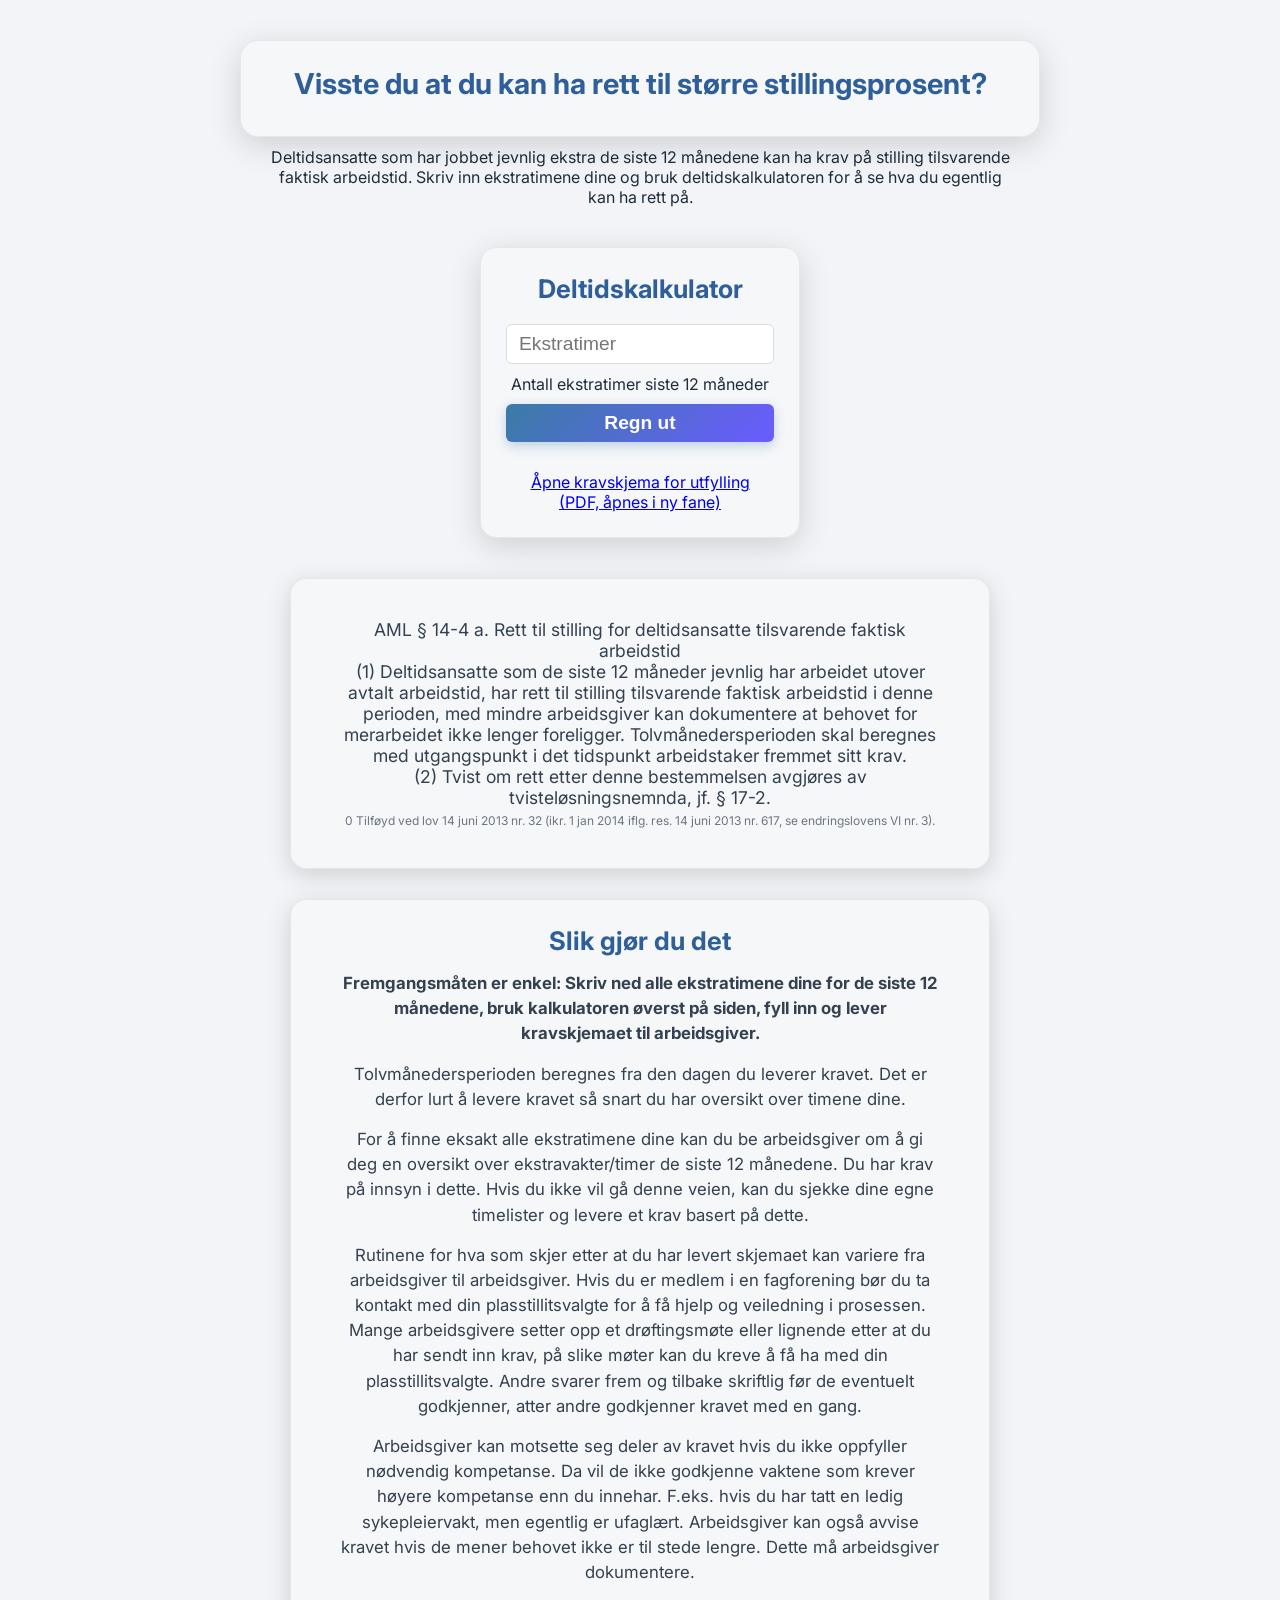
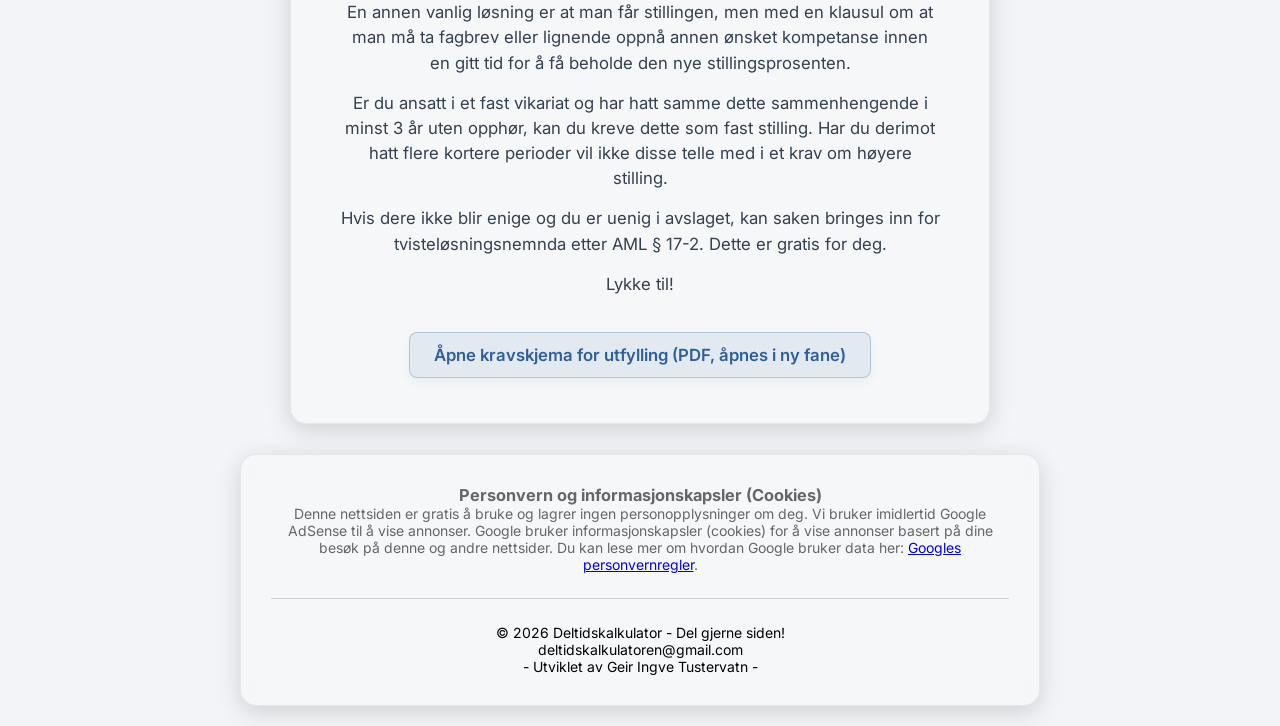
==== commit d9918a54: "Oppdatert footer med personvern og navn" ====
--- a/index.html
+++ b/index.html
@@ -1,5 +1,6 @@
 <!DOCTYPE html>
 <html lang="no">
+
 <head>
     <link href="https://fonts.googleapis.com/css2?family=Inter:wght@300;400;600;700&display=swap" rel="stylesheet">
 
@@ -8,154 +9,157 @@
     <meta name="viewport" content="width=device-width, initial-scale=1.0">
     <title>Deltidskalkulator</title>
     <!-- Adsense annonsescript limt inn under -->
-    <script async src="https://pagead2.googlesyndication.com/pagead/js/adsbygoogle.js?client=ca-pub-2647930464126095"
-     crossorigin="anonymous"></script>
-            
-     <!--Appvisning på mobil-->
-             <link rel="manifest" href="manifest.json"> 
-        <!--NETTLESER-IKON-->
-        <link rel="icon" type="image/png" sizes="32x32" href="images/stort.png">
+    <script async src="https://pagead2.googlesyndication.com/pagead/js/adsbygoogle.js?client=ca-pub-2647930464126095" crossorigin="anonymous"></script>
+
+    <!--Appvisning på mobil-->
+    <link rel="manifest" href="manifest.json">
+    <!--NETTLESER-IKON-->
+    <link rel="icon" type="image/png" sizes="32x32" href="images/stort.png">
 
 </head>
+
 <body>
 
-    <!--  Start på bannerannonse høyre - venstre --> 
+    <!--  Start på bannerannonse høyre - venstre -->
     <div class="ad-left">
-    <!-- Venstre annonse -->
-    <ins class="adsbygoogle"
-         style="display:block"
-         data-ad-client="ca-pub-2647930464126095"
-         data-ad-slot="XXXXXXX"
-         data-ad-format="auto"
-         data-full-width-responsive="true"></ins>
-    <script>
-         (adsbygoogle = window.adsbygoogle || []).push({});
-    </script>
-</div>
+        <!-- Venstre annonse -->
+        <ins class="adsbygoogle" style="display:block" data-ad-client="ca-pub-2647930464126095" data-ad-slot="XXXXXXX" data-ad-format="auto" data-full-width-responsive="true"></ins>
+        <script>
+        (adsbygoogle = window.adsbygoogle || []).push({});
+        </script>
+    </div>
 
-<div class="ad-right">
-    <!-- Høyre annonse -->
-    <ins class="adsbygoogle"
-         style="display:block"
-         data-ad-client="ca-pub-2647930464126095"
-         data-ad-slot="YYYYYYY"
-         data-ad-format="auto"
-         data-full-width-responsive="true"></ins>
-    <script>
-         (adsbygoogle = window.adsbygoogle || []).push({});
-    </script>
-</div>
-    <!--  Slutt på bannerannonse høyre - venstre --> 
+    <div class="ad-right">
+        <!-- Høyre annonse -->
+        <ins class="adsbygoogle" style="display:block" data-ad-client="ca-pub-2647930464126095" data-ad-slot="YYYYYYY" data-ad-format="auto" data-full-width-responsive="true"></ins>
+        <script>
+        (adsbygoogle = window.adsbygoogle || []).push({});
+        </script>
+    </div>
+    <!--  Slutt på bannerannonse høyre - venstre -->
 
 
 
-<div id="topbanner">
-    <h1>Visste du at du kan ha rett til større stillingsprosent?</h1>
-</div>
+    <div id="topbanner">
+        <h1>Visste du at du kan ha rett til større stillingsprosent?</h1>
+    </div>
 
-<p id="introtext">
-    Deltidsansatte som har jobbet jevnlig ekstra de siste 12 månedene kan ha krav på stilling tilsvarende faktisk arbeidstid.
-    Skriv inn ekstratimene dine og bruk deltidskalkulatoren for å se hva du egentlig kan ha rett på.
-</p>
-</div>
+    <p id="introtext">
+        Deltidsansatte som har jobbet jevnlig ekstra de siste 12 månedene kan ha krav på stilling tilsvarende faktisk arbeidstid.
+        Skriv inn ekstratimene dine og bruk deltidskalkulatoren for å se hva du egentlig kan ha rett på.
+    </p>
+    </div>
 
 
     <div id="calculator">
-    <h2>Deltidskalkulator</h2>
+        <h2>Deltidskalkulator</h2>
 
-    <input type="number" id="hoursInput" placeholder="Ekstratimer"> Antall ekstratimer siste 12 måneder<br>
-    <button onclick="calculatePercentage()">Regn ut</button>
-    <p id="result"></p><br>
-    <a href="pdf/kravbrev.pdf" target="_blank">
-    Åpne kravskjema for utfylling <br>(PDF, åpnes i ny fane)
-</a>
-    
-</div>
+        <input type="number" id="hoursInput" placeholder="Ekstratimer"> Antall ekstratimer siste 12 måneder<br>
+        <button onclick="calculatePercentage()">Regn ut</button>
+        <p id="result"></p><br>
+        <a href="pdf/kravbrev.pdf" target="_blank">
+            Åpne kravskjema for utfylling <br>(PDF, åpnes i ny fane)
+        </a>
 
-<div id="lovboks">
-<p id="lovtekst">
-    <span class="lov-main"></span>
-AML § 14-4 a. Rett til stilling for deltidsansatte tilsvarende faktisk arbeidstid<br>
-(1) Deltidsansatte som de siste 12 måneder jevnlig har arbeidet utover avtalt arbeidstid, har rett til stilling tilsvarende faktisk arbeidstid i denne perioden, med mindre arbeidsgiver kan dokumentere at behovet for merarbeidet ikke lenger foreligger. Tolvmånedersperioden skal beregnes med utgangspunkt i det tidspunkt arbeidstaker fremmet sitt krav.<br>
-(2) Tvist om rett etter denne bestemmelsen avgjøres av tvisteløsningsnemnda, jf. § 17-2.<br>
-    </span>
+    </div>
 
-    <span class="lov-footnote">
-        0	Tilføyd ved lov 14 juni 2013 nr. 32 (ikr. 1 jan 2014 iflg. res. 14 juni 2013 nr. 617, se endringslovens VI nr. 3).
-        </span>
-    </p>
-</div>
+    <div id="lovboks">
+        <p id="lovtekst">
+            <span class="lov-main"></span>
+            AML § 14-4 a. Rett til stilling for deltidsansatte tilsvarende faktisk arbeidstid<br>
+            (1) Deltidsansatte som de siste 12 måneder jevnlig har arbeidet utover avtalt arbeidstid, har rett til stilling tilsvarende faktisk arbeidstid i denne perioden, med mindre arbeidsgiver kan dokumentere at behovet for merarbeidet ikke lenger foreligger. Tolvmånedersperioden skal beregnes med utgangspunkt i det tidspunkt arbeidstaker fremmet sitt krav.<br>
+            (2) Tvist om rett etter denne bestemmelsen avgjøres av tvisteløsningsnemnda, jf. § 17-2.<br>
+            </span>
+
+            <span class="lov-footnote">
+                0 Tilføyd ved lov 14 juni 2013 nr. 32 (ikr. 1 jan 2014 iflg. res. 14 juni 2013 nr. 617, se endringslovens VI nr. 3).
+            </span>
+        </p>
+    </div>
 
 
-    <div id="slikboks"><center>
-    <h2>Slik gjør du det</h2>
-    
-    <p class="sliktekst">
-        <b>Fremgangsmåten er enkel: Skriv ned alle ekstratimene dine for de siste 12 månedene,
-        bruk kalkulatoren øverst på siden, fyll inn og lever kravskjemaet til arbeidsgiver.</b>
-    </p>
+    <div id="slikboks">
+        <center>
+            <h2>Slik gjør du det</h2>
 
-    <p class="sliktekst">
-        Tolvmånedersperioden beregnes fra den dagen du leverer kravet. 
-        Det er derfor lurt å levere kravet så snart du har oversikt over timene dine.
-    </p>
+            <p class="sliktekst">
+                <b>Fremgangsmåten er enkel: Skriv ned alle ekstratimene dine for de siste 12 månedene,
+                    bruk kalkulatoren øverst på siden, fyll inn og lever kravskjemaet til arbeidsgiver.</b>
+            </p>
 
-    <p class="sliktekst">
-        For å finne eksakt alle ekstratimene dine kan du be arbeidsgiver om å gi deg en oversikt over 
-        ekstravakter/timer de siste 12 månedene. Du har krav på innsyn i dette. 
-        Hvis du ikke vil gå denne veien, kan du sjekke dine egne timelister og levere et krav basert på dette.
-    </p>
+            <p class="sliktekst">
+                Tolvmånedersperioden beregnes fra den dagen du leverer kravet.
+                Det er derfor lurt å levere kravet så snart du har oversikt over timene dine.
+            </p>
 
-    <p class="sliktekst">
-        Rutinene for hva som skjer etter at du har levert skjemaet kan variere fra arbeidsgiver til arbeidsgiver. 
-        Hvis du er medlem i en fagforening bør du ta kontakt med din plasstillitsvalgte 
-        for å få hjelp og veiledning i prosessen. <br>
-        Mange arbeidsgivere setter opp et drøftingsmøte eller lignende etter at du har sendt inn krav, 
-        på slike møter kan du kreve å få ha med din plasstillitsvalgte. 
-        Andre svarer frem og tilbake skriftlig før de eventuelt godkjenner, 
-        atter andre godkjenner kravet med en gang. 
-    </p>
-        
-    <p class="sliktekst">
-        Arbeidsgiver kan motsette seg deler av kravet hvis du ikke oppfyller nødvendig kompetanse.  
-        Da vil de ikke godkjenne vaktene som krever høyere kompetanse enn du innehar. 
-        F.eks. hvis du har tatt en ledig sykepleiervakt, men egentlig er ufaglært.
-        Arbeidsgiver kan også avvise kravet hvis de mener behovet ikke er til stede lengre. 
-        Dette må arbeidsgiver dokumentere.
-    </p>
+            <p class="sliktekst">
+                For å finne eksakt alle ekstratimene dine kan du be arbeidsgiver om å gi deg en oversikt over
+                ekstravakter/timer de siste 12 månedene. Du har krav på innsyn i dette.
+                Hvis du ikke vil gå denne veien, kan du sjekke dine egne timelister og levere et krav basert på dette.
+            </p>
+
+            <p class="sliktekst">
+                Rutinene for hva som skjer etter at du har levert skjemaet kan variere fra arbeidsgiver til arbeidsgiver.
+                Hvis du er medlem i en fagforening bør du ta kontakt med din plasstillitsvalgte
+                for å få hjelp og veiledning i prosessen. <br>
+                Mange arbeidsgivere setter opp et drøftingsmøte eller lignende etter at du har sendt inn krav,
+                på slike møter kan du kreve å få ha med din plasstillitsvalgte.
+                Andre svarer frem og tilbake skriftlig før de eventuelt godkjenner,
+                atter andre godkjenner kravet med en gang.
+            </p>
+
+            <p class="sliktekst">
+                Arbeidsgiver kan motsette seg deler av kravet hvis du ikke oppfyller nødvendig kompetanse.
+                Da vil de ikke godkjenne vaktene som krever høyere kompetanse enn du innehar.
+                F.eks. hvis du har tatt en ledig sykepleiervakt, men egentlig er ufaglært.
+                Arbeidsgiver kan også avvise kravet hvis de mener behovet ikke er til stede lengre.
+                Dette må arbeidsgiver dokumentere.
+            </p>
 
 
-    <p class="sliktekst">
-        En annen vanlig løsning er at man får stillingen, 
-        men med en klausul om at man må ta fagbrev eller lignende oppnå annen ønsket kompetanse 
-        innen en gitt tid for å få beholde den nye stillingsprosenten.
-    </p>
+            <p class="sliktekst">
+                En annen vanlig løsning er at man får stillingen,
+                men med en klausul om at man må ta fagbrev eller lignende oppnå annen ønsket kompetanse
+                innen en gitt tid for å få beholde den nye stillingsprosenten.
+            </p>
 
-    <p class="sliktekst">
-        Er du ansatt i et fast vikariat og har hatt samme dette sammenhengende i minst 3 år uten opphør, 
-        kan du kreve dette som fast stilling. 
-        Har du derimot hatt flere kortere perioder vil ikke disse telle med i et krav om høyere stilling.
-    </p>
-    <p class="sliktekst">
-        Hvis dere ikke blir enige og du er uenig i avslaget, 
-        kan saken bringes inn for tvisteløsningsnemnda etter AML § 17-2. Dette er gratis for deg.
-    </p>
-        <p class="sliktekst">
-        Lykke til!
-    </p>
+            <p class="sliktekst">
+                Er du ansatt i et fast vikariat og har hatt samme dette sammenhengende i minst 3 år uten opphør,
+                kan du kreve dette som fast stilling.
+                Har du derimot hatt flere kortere perioder vil ikke disse telle med i et krav om høyere stilling.
+            </p>
+            <p class="sliktekst">
+                Hvis dere ikke blir enige og du er uenig i avslaget,
+                kan saken bringes inn for tvisteløsningsnemnda etter AML § 17-2. Dette er gratis for deg.
+            </p>
+            <p class="sliktekst">
+                Lykke til!
+            </p>
 
-    <a href="pdf/kravbrev.pdf" target="_blank" rel="noopener noreferrer" class="glass-knapp">
-    Åpne kravskjema for utfylling (PDF, åpnes i ny fane)
-</a></div>
+            <a href="pdf/kravbrev.pdf" target="_blank" rel="noopener noreferrer" class="glass-knapp">
+                Åpne kravskjema for utfylling (PDF, åpnes i ny fane)
+            </a><br><br>
+    </div>
 
 
-    
+
     <script src="script.js"></script>
 
-<footer style="text-align:center; padding: 20px; color:#666; font-size:14px;">
-  © 2026 Deltidskalkulator - Del gjerne siden!
-  <br>deltidskalkulatoren@gmail.com
-</footer>
 
+    <footer style="text-align:center; padding: 30px; color:#666; font-size:14px;">
+        <h3>Personvern og informasjonskapsler (Cookies)</h3>
+        <p>
+            Denne nettsiden er gratis å bruke og lagrer ingen personopplysninger om deg.
+            Vi bruker imidlertid Google AdSense til å vise annonser. Google bruker informasjonskapsler
+            (cookies) for å vise annonser basert på dine besøk på denne og andre nettsider.
+            Du kan lese mer om hvordan Google bruker data her:
+            <a href="https://policies.google.com/technologies/ads" target="_blank">Googles personvernregler</a>.
+        </p>
+        <p style="color: black; margin-top: 25px; padding-top: 25px; border-top: 1px solid rgba(0, 0, 0, 0.15);"> © 2026 Deltidskalkulator - Del gjerne siden!
+            <br>deltidskalkulatoren@gmail.com
+            <br>- Utviklet av Geir Ingve Tustervatn -
+        </p>
+    </footer>
 </body>
+
 </html>
